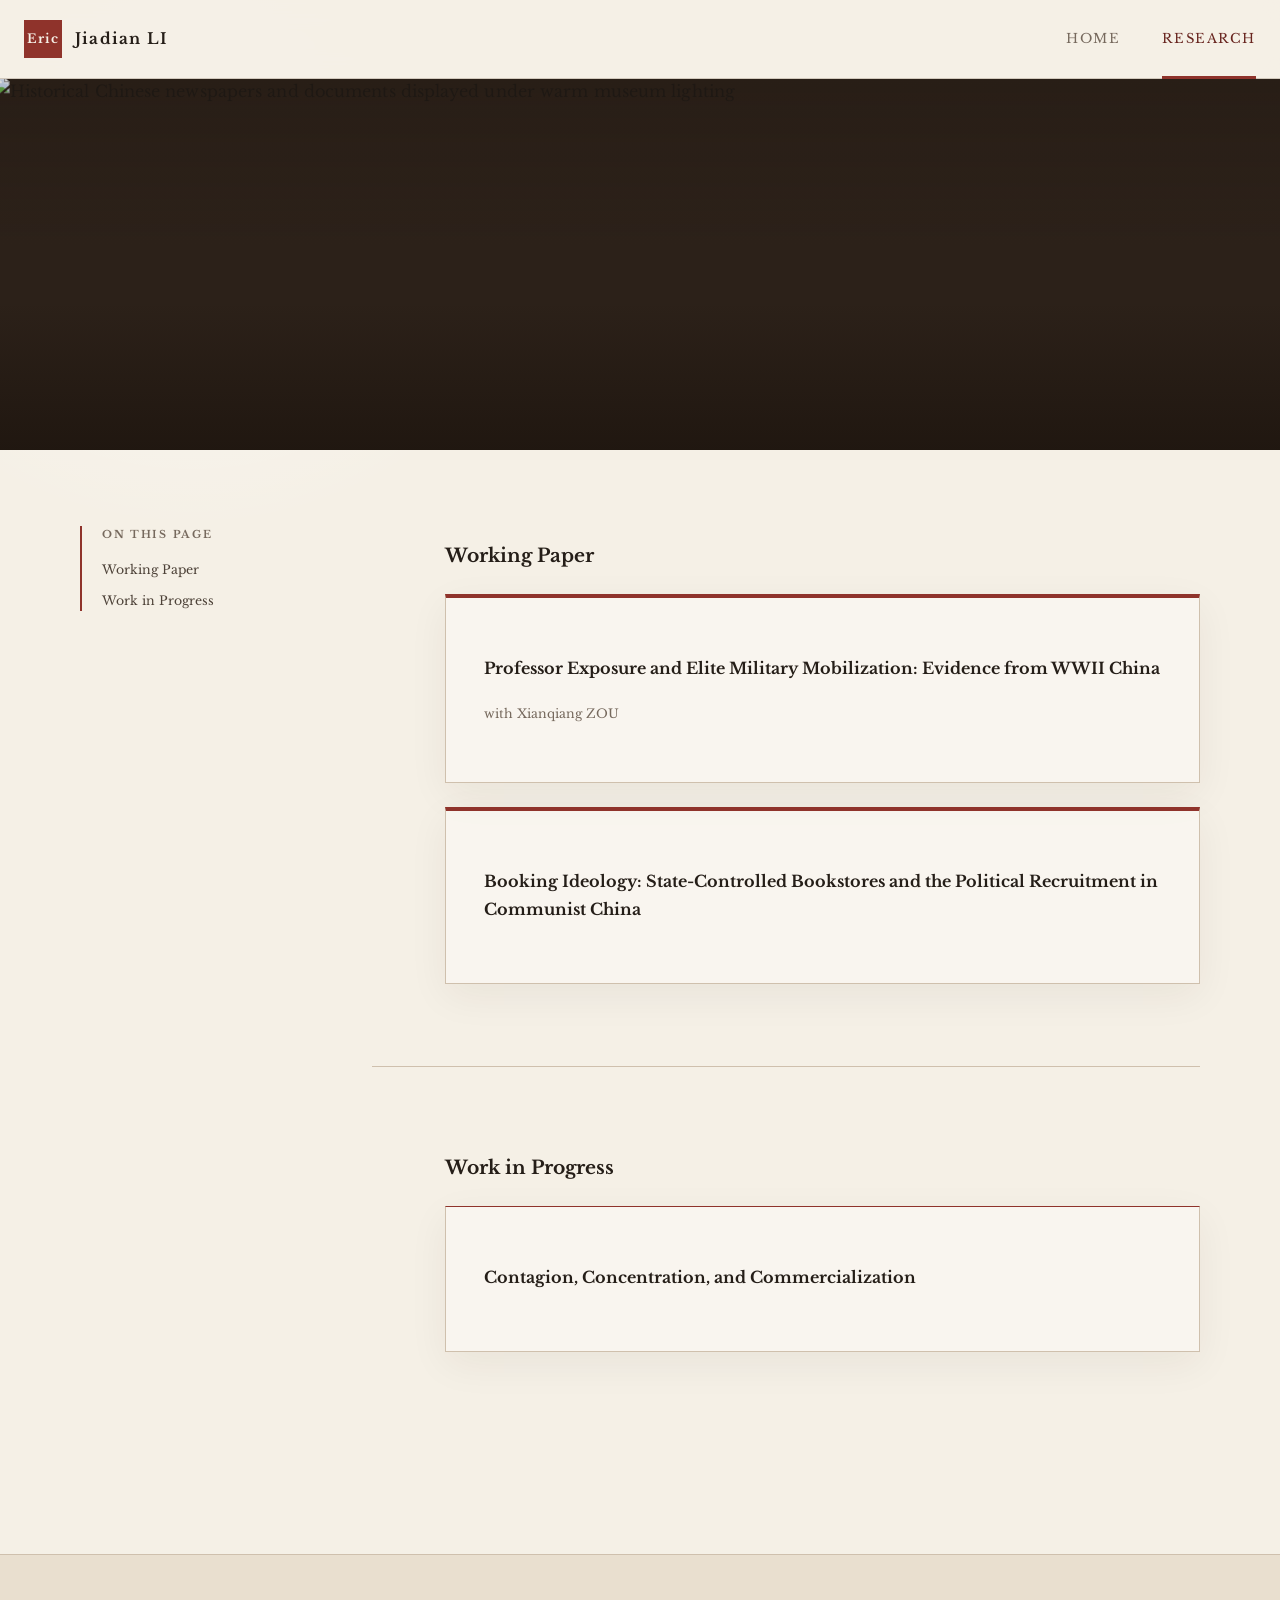
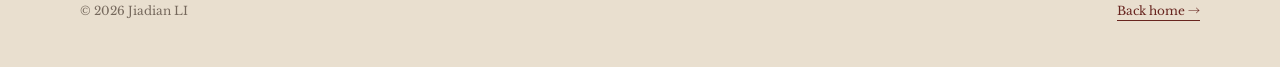
==== research.html @ fc7c1d6a "Add files via upload" ====
<!doctype html>
<html lang="en">
  <head>
    <meta charset="UTF-8" />
    <meta name="viewport" content="width=device-width, initial-scale=1" />
    <meta
      name="description"
      content="Curriculum vitae, working papers, and research in progress by Jiadian Li."
    />
    <title>Research — Jiadian LI</title>
    <link rel="stylesheet" href="styles.css" />
  </head>
  <body>
    <header class="site-header">
      <nav class="nav-shell" aria-label="Main navigation">
        <a class="wordmark" href="index.html" aria-label="Jiadian Li — Home">
          <span class="wordmark-mark">Eric</span>
          <span class="wordmark-text">Jiadian LI</span>
        </a>
        <div class="nav-links">
          <a class="nav-link" href="index.html">Home</a>
          <a class="nav-link active" href="research.html" aria-current="page">Research</a>
        </div>
      </nav>
    </header>

    <main>
      <section class="hero hero-compact" aria-label="Historical documents">
        <img
          src="assets/background.jpg"
          alt="Historical Chinese newspapers and documents displayed under warm museum lighting"
        />
        <div class="hero-shade" aria-hidden="true"></div>
      </section>

      <div class="research-layout wrap">
        <aside class="research-index" aria-label="Research page sections">
          <p>On this page</p>
          <a href="#working-papers">Working Paper</a>
          <a href="#work-in-progress">Work in Progress</a>
        </aside>

        <div class="research-content">

          <section class="research-section" id="working-papers">
            <div class="section-number" aria-hidden="true"></div>
            <div>
              <h3>Working Paper</h3>

              <!-- 从这里开始添加 Working Paper。复制一个 article 区块即可增加一篇。 -->
              <article class="paper">
                <h4>Professor Exposure and Elite Military Mobilization: Evidence from WWII China</h4>
                <p class="paper-meta">with Xianqiang ZOU</p>
              </article>

              <article class="paper">
                <h4>Booking Ideology: State-Controlled Bookstores and the Political Recruitment in Communist China</h4>
                <p class="paper-meta"></p>
              </article>

              <!-- Working Paper 修改区到这里结束。 -->
            </div>
          </section>

          <section class="research-section" id="work-in-progress">
            <div class="section-number" aria-hidden="true"></div>
            <div>
              <h3>Work in Progress</h3>

              <!-- 从这里开始添加 Work in Progress。复制一个 article 区块即可增加一项。 -->
              <article class="paper compact-paper">
                <h4>Contagion, Concentration, and Commercialization</h4>
                <p class="paper-meta"></p>
              </article>

              <!-- Work in Progress 修改区到这里结束。 -->
            </div>
          </section>
        </div>
      </div>
    </main>

    <footer>
      <div class="wrap footer-inner">
        <p>© <span id="year"></span> Jiadian LI</p>
        <a href="index.html">Back home <span aria-hidden="true">→</span></a>
      </div>
    </footer>

    <script src="script.js"></script>
  </body>
</html>
---- styles.css ----
@import url("https://fonts.googleapis.com/css2?family=Libre+Baskerville:ital,wght@0,400;0,700;1,400&family=Noto+Serif+SC:wght@500;600&display=swap");

:root {
  --paper: #f5f0e6;
  --paper-deep: #e9dfcf;
  --ink: #251e18;
  --muted: #76695d;
  --red: #8f332b;
  --red-dark: #68251f;
  --line: #cfc0ad;
  --shadow: 0 22px 60px rgb(45 31 19 / 14%);
}

* {
  box-sizing: border-box;
}

html {
  scroll-behavior: smooth;
}

body {
  margin: 0;
  color: var(--ink);
  background:
    radial-gradient(circle at 15% 8%, rgb(255 255 255 / 62%), transparent 25rem),
    var(--paper);
  font-family: "Libre Baskerville", "Noto Serif SC", Georgia, serif;
  line-height: 1.75;
}

a {
  color: inherit;
}

img {
  display: block;
  max-width: 100%;
}

.wrap {
  width: min(1120px, calc(100% - 48px));
  margin-inline: auto;
}

.site-header {
  position: sticky;
  z-index: 50;
  top: 0;
  border-bottom: 1px solid rgb(85 60 38 / 22%);
  background: rgb(245 240 230 / 94%);
  backdrop-filter: blur(12px);
}

.nav-shell {
  width: min(1280px, calc(100% - 48px));
  min-height: 78px;
  margin-inline: auto;
  display: flex;
  align-items: center;
  justify-content: space-between;
}

.wordmark {
  display: inline-flex;
  align-items: center;
  gap: 13px;
  color: var(--ink);
  text-decoration: none;
}

.wordmark-mark {
  width: 38px;
  height: 38px;
  display: grid;
  place-items: center;
  color: var(--paper);
  background: var(--red);
  font-size: 0.78rem;
  font-weight: 700;
  letter-spacing: 0.08em;
}

.wordmark-text {
  font-size: 0.96rem;
  font-weight: 700;
  letter-spacing: 0.08em;
}

.nav-links {
  display: flex;
  align-items: stretch;
  gap: 42px;
  min-height: 78px;
}

.nav-link {
  position: relative;
  display: grid;
  place-items: center;
  color: var(--muted);
  font-size: 0.82rem;
  letter-spacing: 0.12em;
  text-decoration: none;
  text-transform: uppercase;
  transition: color 180ms ease;
}

.nav-link::after {
  position: absolute;
  right: 0;
  bottom: -1px;
  left: 0;
  height: 3px;
  background: var(--red);
  content: "";
  transform: scaleX(0);
  transition: transform 180ms ease;
}

.nav-link:hover,
.nav-link:focus-visible,
.nav-link.active {
  color: var(--red-dark);
}

.nav-link:hover::after,
.nav-link:focus-visible::after,
.nav-link.active::after {
  transform: scaleX(1);
}

.hero {
  position: relative;
  height: clamp(300px, 43vw, 610px);
  overflow: hidden;
  background: #2c2119;
}

.hero img {
  width: 100%;
  height: 100%;
  object-fit: cover;
  object-position: center 52%;
  filter: saturate(0.82) contrast(1.04);
  transform: scale(1.01);
}

.hero-shade {
  position: absolute;
  inset: 0;
  background:
    linear-gradient(180deg, rgb(20 13 8 / 16%), transparent 45%),
    linear-gradient(0deg, rgb(25 17 11 / 62%), transparent 40%);
}

.hero-caption {
  position: absolute;
  right: max(24px, calc((100vw - 1120px) / 2));
  bottom: 20px;
  margin: 0;
  color: rgb(255 249 238 / 85%);
  font-size: 0.7rem;
  letter-spacing: 0.24em;
  text-transform: uppercase;
}

.hero-compact {
  height: clamp(230px, 29vw, 420px);
}

.hero-compact img {
  object-position: center 46%;
}

.identity {
  padding: 78px 0 60px;
  text-align: center;
}

.eyebrow,
.section-kicker {
  margin: 0 0 12px;
  color: var(--red);
  font-size: 0.69rem;
  font-weight: 700;
  letter-spacing: 0.2em;
  text-transform: uppercase;
}

h1,
h2,
h3,
p {
  text-wrap: pretty;
}

h1,
h2,
h3 {
  line-height: 1.22;
}

.identity h1,
.research-heading h1 {
  margin: 0;
  font-size: clamp(2.35rem, 5vw, 4.8rem);
  font-weight: 400;
  letter-spacing: -0.04em;
}

.identity h1 span {
  font-family: "Noto Serif SC", serif;
  font-size: 0.82em;
  letter-spacing: 0;
}

.title-rule {
  width: 170px;
  height: 1px;
  margin: 36px auto 0;
  background: var(--line);
}

.title-rule span {
  display: block;
  width: 42px;
  height: 3px;
  margin: -1px auto 0;
  background: var(--red);
}

.introduction {
  display: grid;
  grid-template-columns: minmax(260px, 0.78fr) minmax(0, 1.55fr);
  gap: clamp(48px, 8vw, 110px);
  align-items: start;
  padding: 24px 0 120px;
}

.portrait-frame {
  position: relative;
  padding: 12px;
  border: 1px solid var(--line);
  background: rgb(255 255 255 / 35%);
  box-shadow: var(--shadow);
}

.portrait,
.portrait-placeholder {
  width: 100%;
  aspect-ratio: 3 / 4;
  object-fit: cover;
}

.portrait-placeholder {
  position: relative;
  display: grid;
  place-content: center;
  color: rgb(245 240 230 / 90%);
  background:
    linear-gradient(145deg, rgb(42 31 23 / 8%), rgb(42 31 23 / 36%)),
    repeating-linear-gradient(
      90deg,
      #9c866d 0,
      #9c866d 1px,
      #8d765e 1px,
      #8d765e 4px
    );
  text-align: center;
}

.portrait-placeholder::before,
.portrait-placeholder::after {
  position: absolute;
  border: 1px solid rgb(245 240 230 / 35%);
  content: "";
}

.portrait-placeholder::before {
  inset: 18px;
}

.portrait-placeholder::after {
  inset: 25px;
}

.portrait-initials {
  font-size: clamp(3.2rem, 7vw, 5.6rem);
  line-height: 1;
}

.portrait-hint {
  margin-top: 18px;
  font-size: 0.62rem;
  letter-spacing: 0.19em;
}

.welcome {
  padding-top: 24px;
}

.welcome h2 {
  margin: 0 0 30px;
  font-size: clamp(1.8rem, 3.5vw, 3rem);
  font-weight: 400;
}

.welcome > p:not(.section-kicker) {
  max-width: 700px;
  margin: 0 0 1.25em;
  color: #53483e;
  font-size: 1rem;
}

.welcome > p:not(.section-kicker):first-of-type::first-letter {
  float: left;
  margin: 0.16em 0.14em 0 0;
  color: var(--red);
  font-size: 4rem;
  line-height: 0.7;
}

.contact-line {
  display: flex;
  flex-wrap: wrap;
  gap: 10px 22px;
  margin-top: 42px;
  padding-top: 22px;
  border-top: 1px solid var(--line);
  font-size: 0.82rem;
}

.contact-label {
  color: var(--red);
  font-weight: 700;
  letter-spacing: 0.12em;
  text-transform: uppercase;
}

.contact-line a {
  text-underline-offset: 4px;
}

.research-heading {
  padding: 80px 0 72px;
  border-bottom: 1px solid var(--line);
}

.research-intro {
  max-width: 720px;
  margin: 25px 0 0;
  color: var(--muted);
  font-size: clamp(1rem, 1.8vw, 1.17rem);
}

.research-layout {
  display: grid;
  grid-template-columns: 190px minmax(0, 1fr);
  gap: clamp(48px, 8vw, 115px);
  padding-block: 76px 120px;
}

.research-index {
  position: sticky;
  top: 110px;
  align-self: start;
  display: grid;
  gap: 9px;
  padding-left: 20px;
  border-left: 2px solid var(--red);
}

.research-index p {
  margin: 0 0 5px;
  color: var(--muted);
  font-size: 0.66rem;
  font-weight: 700;
  letter-spacing: 0.16em;
  text-transform: uppercase;
}

.research-index a {
  color: #4d4238;
  font-size: 0.78rem;
  text-decoration: none;
}

.research-index a:hover,
.research-index a:focus-visible {
  color: var(--red);
}

.research-section {
  scroll-margin-top: 110px;
  display: grid;
  grid-template-columns: 48px minmax(0, 1fr);
  gap: 25px;
  padding: 0 0 82px;
}

.research-section + .research-section {
  padding-top: 72px;
  border-top: 1px solid var(--line);
}

.section-number {
  padding-top: 8px;
  color: var(--red);
  font-size: 0.72rem;
  letter-spacing: 0.12em;
}

.research-section h2 {
  margin: 0 0 30px;
  font-size: clamp(1.8rem, 3vw, 2.8rem);
  font-weight: 400;
}

.research-section > div:last-child > p {
  max-width: 720px;
  color: var(--muted);
}

.button {
  display: inline-flex;
  align-items: center;
  gap: 16px;
  margin-top: 16px;
  padding: 12px 18px;
  border: 1px solid var(--red);
  color: var(--red-dark);
  font-size: 0.76rem;
  letter-spacing: 0.08em;
  text-decoration: none;
  text-transform: uppercase;
  transition:
    background 180ms ease,
    color 180ms ease;
}

.button:hover,
.button:focus-visible {
  color: var(--paper);
  background: var(--red);
}

.button.disabled {
  cursor: not-allowed;
  opacity: 0.58;
  pointer-events: none;
}

.paper {
  margin-top: 26px;
  padding: 35px 38px 38px;
  border: 1px solid var(--line);
  border-top: 4px solid var(--red);
  background: rgb(255 255 255 / 34%);
  box-shadow: 0 12px 38px rgb(45 31 19 / 6%);
}

.paper + .paper {
  margin-top: 24px;
}

.paper-status {
  margin: 0 0 14px;
  color: var(--red);
  font-size: 0.65rem;
  font-weight: 700;
  letter-spacing: 0.16em;
  text-transform: uppercase;
}

.paper h3 {
  margin: 0;
  font-size: clamp(1.25rem, 2.3vw, 1.75rem);
  font-weight: 400;
}

.paper-meta {
  margin: 8px 0 19px;
  color: var(--muted);
  font-size: 0.78rem;
}

.paper > p:not(.paper-status, .paper-meta) {
  color: #5d5146;
  font-size: 0.91rem;
}

.paper-links {
  display: flex;
  flex-wrap: wrap;
  gap: 20px;
  margin-top: 22px;
}

.paper-links a {
  color: var(--red-dark);
  font-size: 0.75rem;
  font-weight: 700;
  letter-spacing: 0.06em;
  text-underline-offset: 5px;
  text-transform: uppercase;
}

.compact-paper {
  border-top-width: 1px;
}

footer {
  border-top: 1px solid var(--line);
  color: var(--muted);
  background: var(--paper-deep);
}

.footer-inner {
  min-height: 112px;
  display: flex;
  align-items: center;
  justify-content: space-between;
  gap: 24px;
  font-size: 0.75rem;
}

.footer-inner a {
  color: var(--red-dark);
  text-underline-offset: 5px;
}

@media (max-width: 760px) {
  .wrap,
  .nav-shell {
    width: min(100% - 32px, 1120px);
  }

  .nav-shell,
  .nav-links {
    min-height: 68px;
  }

  .wordmark-text {
    display: none;
  }

  .nav-links {
    gap: 26px;
  }

  .hero {
    height: 285px;
  }

  .hero-compact {
    height: 225px;
  }

  .hero img {
    object-position: 52% center;
  }

  .hero-caption {
    right: 16px;
    bottom: 13px;
    font-size: 0.57rem;
  }

  .identity {
    padding: 58px 0 38px;
  }

  .introduction {
    grid-template-columns: 1fr;
    gap: 42px;
    padding-bottom: 82px;
  }

  .portrait-frame {
    width: min(100%, 390px);
    margin-inline: auto;
  }

  .welcome {
    padding-top: 0;
  }

  .research-heading {
    padding: 58px 0 48px;
  }

  .research-layout {
    grid-template-columns: 1fr;
    gap: 48px;
    padding-block: 46px 78px;
  }

  .research-index {
    position: static;
  }

  .research-section {
    grid-template-columns: 33px minmax(0, 1fr);
    gap: 12px;
    padding-bottom: 58px;
  }

  .research-section + .research-section {
    padding-top: 54px;
  }

  .paper {
    padding: 27px 24px 30px;
  }

  .footer-inner {
    min-height: 100px;
    align-items: flex-start;
    flex-direction: column;
    justify-content: center;
    gap: 5px;
  }
}

@media (prefers-reduced-motion: reduce) {
  html {
    scroll-behavior: auto;
  }

  * {
    transition-duration: 0.01ms !important;
  }
}
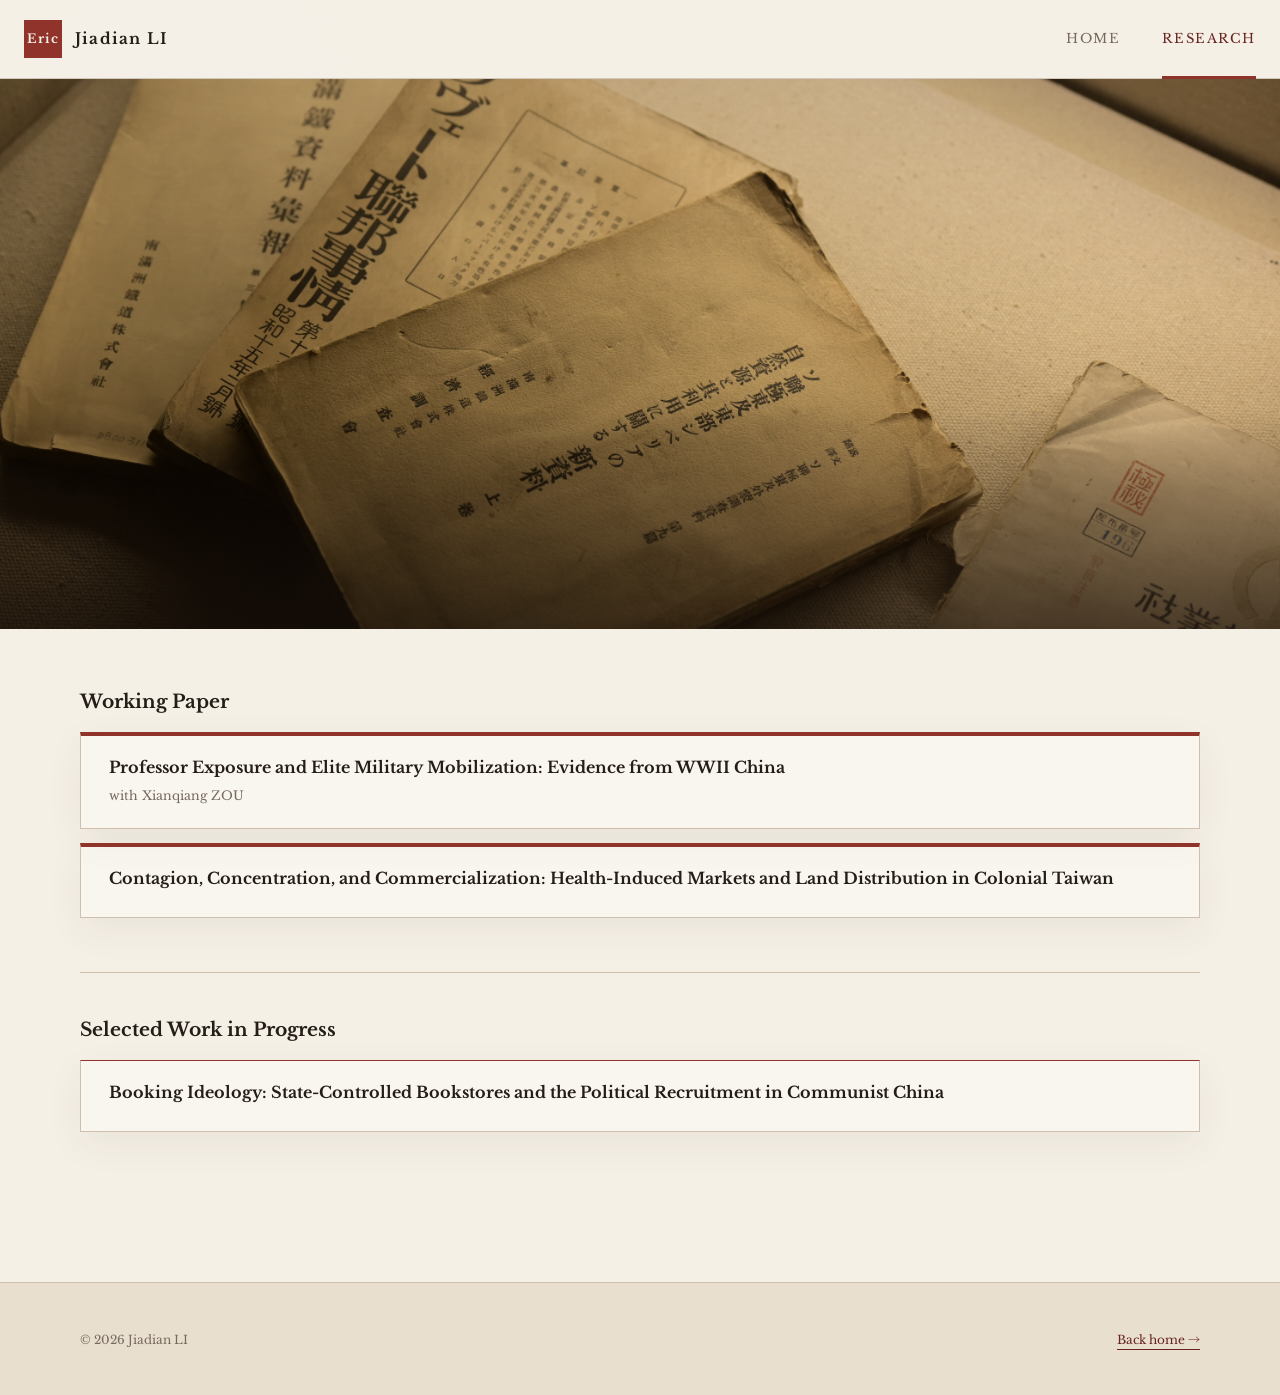
==== commit 1591f31f: "Revise research page layout and content" ====
--- a/research.html
+++ b/research.html
@@ -9,6 +9,70 @@
     />
     <title>Research — Jiadian LI</title>
     <link rel="stylesheet" href="styles.css" />
+
+    <style>
+      /* Research page only: remove the left index and use the full content width. */
+      .research-layout {
+        display: block;
+        padding-block: 62px 96px;
+      }
+
+      .research-content {
+        width: 100%;
+      }
+
+      .research-section {
+        display: block;
+        width: 100%;
+        padding: 0 0 54px;
+      }
+
+      .research-section + .research-section {
+        padding-top: 46px;
+      }
+
+      .research-section h3 {
+        width: 100%;
+        margin: 0 0 18px;
+      }
+
+      /* Tighter paper cards. */
+      .paper {
+        margin-top: 14px;
+        padding: 20px 28px 21px;
+      }
+
+      .paper + .paper {
+        margin-top: 14px;
+      }
+
+      .paper h4 {
+        margin: 0;
+        line-height: 1.45;
+      }
+
+      .paper-meta {
+        margin: 6px 0 0;
+      }
+
+      @media (max-width: 760px) {
+        .research-layout {
+          padding-block: 42px 72px;
+        }
+
+        .research-section {
+          padding-bottom: 44px;
+        }
+
+        .research-section + .research-section {
+          padding-top: 40px;
+        }
+
+        .paper {
+          padding: 18px 20px 19px;
+        }
+      }
+    </style>
   </head>
   <body>
     <header class="site-header">
@@ -25,55 +89,51 @@
     </header>
 
     <main>
-      <section class="hero hero-compact" aria-label="Historical documents">
+
+      <section class="hero" aria-label="Research background image">
         <img
-          src="assets/background.jpg"
-          alt="Historical Chinese newspapers and documents displayed under warm museum lighting"
+          src="assets/background2.jpg"
+          alt="Research background image"
         />
         <div class="hero-shade" aria-hidden="true"></div>
+
+        <div class="hero-center-title" aria-hidden="true">
+          <span>Research</span>
+        </div>
       </section>
 
       <div class="research-layout wrap">
-        <aside class="research-index" aria-label="Research page sections">
-          <p>On this page</p>
-          <a href="#working-papers">Working Paper</a>
-          <a href="#work-in-progress">Work in Progress</a>
-        </aside>
-
         <div class="research-content">
-
           <section class="research-section" id="working-papers">
-            <div class="section-number" aria-hidden="true"></div>
             <div>
               <h3>Working Paper</h3>
 
-              <!-- 从这里开始添加 Working Paper。复制一个 article 区块即可增加一篇。 -->
+
               <article class="paper">
                 <h4>Professor Exposure and Elite Military Mobilization: Evidence from WWII China</h4>
                 <p class="paper-meta">with Xianqiang ZOU</p>
               </article>
 
               <article class="paper">
+                <h4>Contagion, Concentration, and Commercialization: Health-Induced Markets and Land Distribution in Colonial Taiwan</h4>
+                <p class="paper-meta"></p>
+              </article>
+
+
+            </div>
+          </section>
+
+          <section class="research-section" id="work-in-progress">
+            <div>
+              <h3>Selected Work in Progress</h3>
+
+
+              <article class="paper compact-paper">
                 <h4>Booking Ideology: State-Controlled Bookstores and the Political Recruitment in Communist China</h4>
                 <p class="paper-meta"></p>
               </article>
 
-              <!-- Working Paper 修改区到这里结束。 -->
-            </div>
-          </section>
 
-          <section class="research-section" id="work-in-progress">
-            <div class="section-number" aria-hidden="true"></div>
-            <div>
-              <h3>Work in Progress</h3>
-
-              <!-- 从这里开始添加 Work in Progress。复制一个 article 区块即可增加一项。 -->
-              <article class="paper compact-paper">
-                <h4>Contagion, Concentration, and Commercialization</h4>
-                <p class="paper-meta"></p>
-              </article>
-
-              <!-- Work in Progress 修改区到这里结束。 -->
             </div>
           </section>
         </div>
@@ -87,6 +147,10 @@
       </div>
     </footer>
 
-    <script src="script.js"></script>
+    <script>
+      document.querySelectorAll("#year").forEach((element) => {
+        element.textContent = new Date().getFullYear();
+      });
+    </script>
   </body>
 </html>
